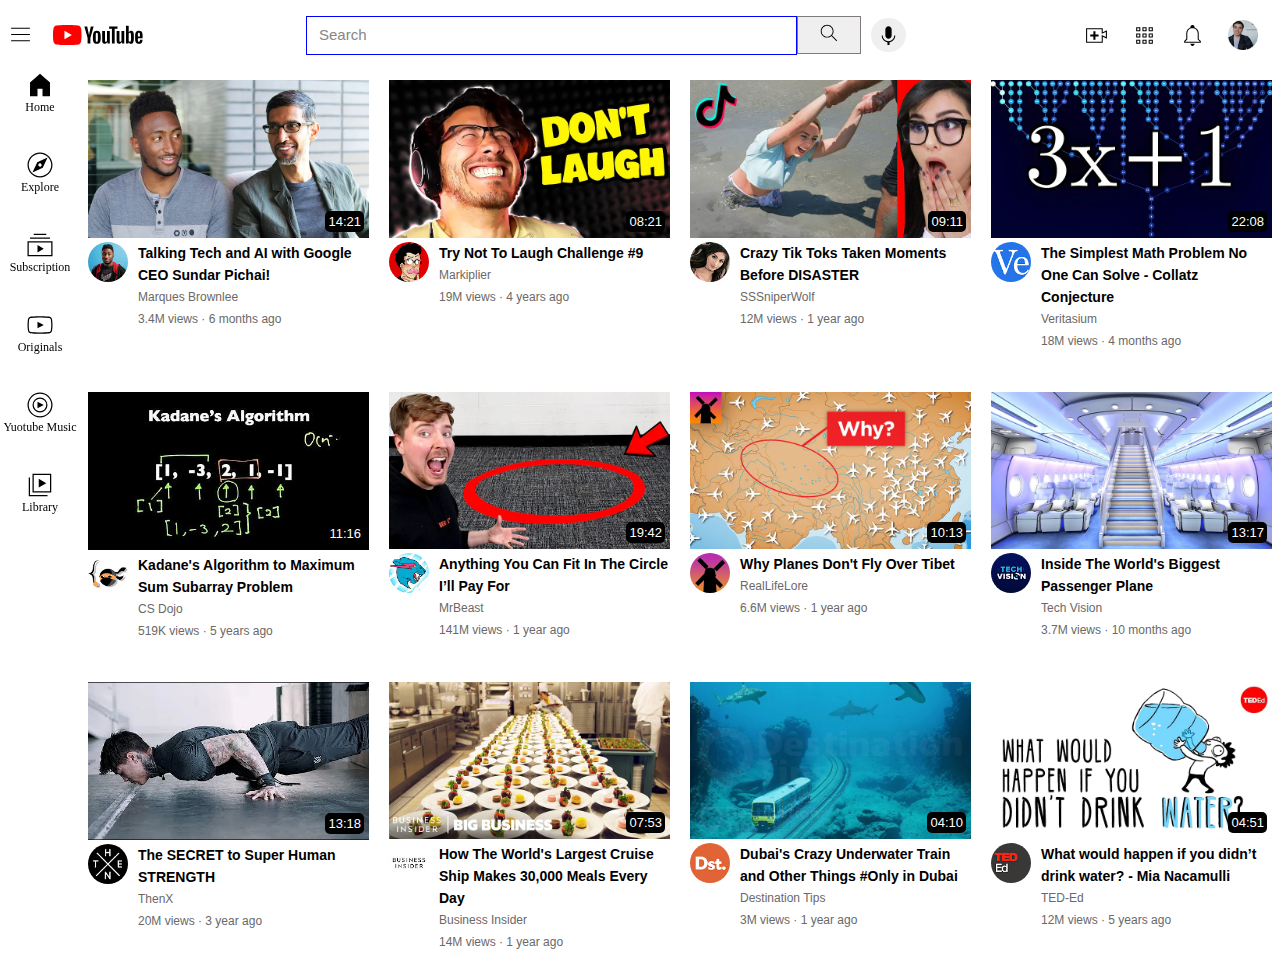
==== index.html @ 3dd8cdfa "removed youtube app" ====
<!DOCTYPE html>

<html>
  <head>
    <title>youtube</title>
    <link rel="preconnect" href="https://fonts.googleapis.com" />
    <link rel="preconnect" href="https://fonts.gstatic.com" crossorigin />
    <link
      href="https://fonts.googleapis.com/css2?family=Roboto:ital,wght@0,100;0,300;0,400;0,500;0,700;0,900;1,100;1,300;1,400;1,500;1,700;1,900&display=swap"
      rel="stylesheet"
    />
    <link rel="stylesheet" href="/styles-youtube//video.css" />
    <link rel="stylesheet" href="/styles-youtube/top-nav.css" />
    <link rel="stylesheet" href="/styles-youtube/general.css" />
    <link rel="stylesheet" href="/styles-youtube/sidebar.css" />
    <!-- css styles-->
  </head>

  <!--body-->
  <body>
    <div class="top-nav">
      <div class="left-section">
        <img
          class="humburger-menu-icon"
          src="/icons/left-icons/hamburger-menu.svg"
        />
        <img
          class="youtube-logo-icon"
          src="/icons/left-icons/youtube-logo.svg"
        />
      </div>

      <div class="middle-section">
        <input class="search-bar" placeholder="Search" />
        <button class="search-button">
          <img class="search-icon" src="/icons/middle-icons/search.svg" />
        </button>
        <button class="voice-search-button">
          <img
            class="voice-search-icon"
            src="/icons/middle-icons/voice-search-icon.svg"
          />
        </button>
      </div>

      <div class="right-section">
        <img class="upload-photo" src="/icons/right-icons/upload.svg" />
        <img class="youtube-apps" src="/icons/right-icons/youtube-apps.svg" />
        <img class="notification" src="/icons/right-icons/notifications.svg" />
        <img class="my-chanel" src="/icons/right-icons/my-channel.jpeg" />
      </div>
    </div>

    <div class="sidebar">
      <div class="sidebar-link">
        <img src="/icons/sidebar-icons/home.svg" />
        <div class="sidebar-text">Home</div>
      </div>

      <div class="sidebar-link">
        <img src="/icons/sidebar-icons/explore.svg" />
        <div class="sidebar-text">Explore</div>
      </div>

      <div class="sidebar-link">
        <img src="/icons/sidebar-icons/subscriptions.svg" />
        <div class="sidebar-text">Subscription</div>
      </div>

      <div class="sidebar-link">
        <img src="/icons/sidebar-icons/originals (1).svg" />
        <div class="sidebar-text">Originals</div>
      </div>

      <div class="sidebar-link">
        <img src="/icons/sidebar-icons/youtube-music.svg" />
        <div class="sidebar-text">Yuotube Music</div>
      </div>

      <div class="sidebar-link">
        <img src="/icons/sidebar-icons/library.svg" />
        <div class="sidebar-text">Library</div>
      </div>
    </div>

    <div class="video-grid">
      <div class="thumbnail">
        <div class="thumbnail-text">
          <a href="https://www.youtube.com/watch?v=79Fc_7sxTvw" target="_blank">
            <img
              class="thumbnail-row"
              src="/thumbnail-images/thumbnail-1.webp"
            />
          </a>

          <div class="time">14:21</div>
        </div>
        <div class="grid-video-info">
          <div class="channel-picture">
            <img class="profile-picture" src="/channel-images/channel-1.jpg" />
          </div>
          <div class="video-info">
            <p class="video-title">
              Talking Tech and AI with Google CEO Sundar Pichai!
            </p>
            <p class="video-author">Marques Brownlee</p>
            <p class="video-stats">3.4M views · 6 months ago</p>
          </div>
        </div>
      </div>

      <div class="thumbnail">
        <div class="thumbnail-text">
          <a href="https://www.youtube.com/watch?v=mP0RAo9SKZk" target="_blank">
            <img
              class="thumbnail-row"
              src="/thumbnail-images/thumbnail-2.webp"
            />
          </a>

          <div class="time">08:21</div>
        </div>

        <div class="grid-video-info">
          <div class="channel-picture">
            <img class="profile-picture" src="/channel-images/channel-2.jpeg" />
          </div>
          <div class="video-info">
            <p class="video-title">Try Not To Laugh Challenge #9</p>
            <p class="video-author">Markiplier</p>
            <p class="video-stats">19M views · 4 years ago</p>
          </div>
        </div>
      </div>

      <div class="thumbnail">
        <div class="thumbnail-text">
          <a href="https://www.youtube.com/watch?v=FgjPQQeTh1w" target="_blank"
            ><img
              class="thumbnail-row"
              src="/thumbnail-images/thumbnail-3.webp"
            />
          </a>

          <div class="time">09:11</div>
        </div>

        <div class="grid-video-info">
          <div class="channel-picture">
            <img class="profile-picture" src="/channel-images/channel-3.jpeg" />
          </div>
          <div class="video-info">
            <p class="video-title">
              Crazy Tik Toks Taken Moments Before DISASTER
            </p>
            <p class="video-author">SSSniperWolf</p>
            <p class="video-stats">12M views · 1 year ago</p>
          </div>
        </div>
      </div>

      <div class="thumbnail">
        <div class="thumbnail-text">
          <a href="https://www.youtube.com/watch?v=094y1Z2wpJg" target="_blank">
            <img
              class="thumbnail-row"
              src="/thumbnail-images/thumbnail-4.webp"
            />
          </a>

          <div class="time">22:08</div>
        </div>

        <div class="grid-video-info">
          <div class="channel-picture">
            <img class="profile-picture" src="/channel-images/channel-4.jpeg" />
          </div>
          <div class="video-info">
            <p class="video-title">
              The Simplest Math Problem No One Can Solve - Collatz Conjecture
            </p>
            <p class="video-author">Veritasium</p>
            <p class="video-stats">18M views · 4 months ago</p>
          </div>
        </div>
      </div>

      <div class="thumbnail">
        <div class="thumbnail-text">
          <a href="https://www.youtube.com/watch?v=86CQq3pKSUw" target="_blank"
            ><img
              class="thumbnail-row"
              src="/thumbnail-images/thumbnail-5.webp"
            />
          </a>

          <div class="time">11:16</div>
        </div>

        <div class="grid-video-info">
          <div class="channel-picture">
            <img class="profile-picture" src="/channel-images/channel-5.jpeg" />
          </div>
          <div class="video-info">
            <p class="video-title">
              Kadane's Algorithm to Maximum Sum Subarray Problem
            </p>
            <p class="video-author">CS Dojo</p>
            <p class="video-stats">519K views · 5 years ago</p>
          </div>
        </div>
      </div>

      <div class="thumbnail">
        <div class="thumbnail-text">
          <a href="https://www.youtube.com/watch?v=yXWw0_UfSFg" target="_blank"
            ><img
              class="thumbnail-row"
              src="/thumbnail-images/thumbnail-6.webp"
            />
          </a>
          <div class="time">19:42</div>
        </div>

        <div class="grid-video-info">
          <div class="channel-picture">
            <img class="profile-picture" src="/channel-images/channel-6.jpeg" />
          </div>
          <div class="video-info">
            <p class="video-title">
              Anything You Can Fit In The Circle I’ll Pay For
            </p>
            <p class="video-author">MrBeast</p>
            <p class="video-stats">141M views · 1 year ago</p>
          </div>
        </div>
      </div>

      <div class="thumbnail">
        <div class="thumbnail-text">
          <a href="https://www.youtube.com/watch?v=fNVa1qMbF9Y" target="_blank"
            ><img
              class="thumbnail-row"
              src="/thumbnail-images/thumbnail-7.webp"
            />
          </a>
          <div class="time">10:13</div>
        </div>

        <div class="grid-video-info">
          <div class="channel-picture">
            <img class="profile-picture" src="/channel-images/channel-7.jpeg" />
          </div>
          <div class="video-info">
            <p class="video-title">Why Planes Don't Fly Over Tibet</p>
            <p class="video-author">RealLifeLore</p>
            <p class="video-stats">6.6M views · 1 year ago</p>
          </div>
        </div>
      </div>

      <div class="thumbnail">
        <div class="thumbnail-text">
          <a href="https://www.youtube.com/watch?v=lFm4EM1juls" target="_blank"
            ><img
              class="thumbnail-row"
              src="/thumbnail-images/thumbnail-8.webp"
            />
          </a>
          <div class="time">13:17</div>
        </div>

        <div class="grid-video-info">
          <div class="channel-picture">
            <img class="profile-picture" src="/channel-images/channel-8.jpeg" />
          </div>
          <div class="video-info">
            <p class="video-title">
              Inside The World's Biggest Passenger Plane
            </p>
            <p class="video-author">Tech Vision</p>
            <p class="video-stats">3.7M views · 10 months ago</p>
          </div>
        </div>
      </div>

      <div class="thumbnail">
        <div class="thumbnail-text">
          <a href="https://www.youtube.com/watch?v=ixmxOlcrlUc" target="_blank"
            ><img
              class="thumbnail-row"
              src="/thumbnail-images/thumbnail-9.webp"
            />
          </a>
          <div class="time">13:18</div>
        </div>

        <div class="grid-video-info">
          <div class="channel-picture">
            <img class="profile-picture" src="/channel-images/channel-9.jpeg" />
          </div>
          <div class="video-info">
            <p class="video-title">The SECRET to Super Human STRENGTH</p>
            <p class="video-author">ThenX</p>
            <p class="video-stats">20M views · 3 year ago</p>
          </div>
        </div>
      </div>

      <div class="thumbnail">
        <div class="thumbnail-text">
          <a href="https://www.youtube.com/watch?v=R2vXbFp5C9o" target="_blank"
            ><img
              class="thumbnail-row"
              src="/thumbnail-images/thumbnail-10.webp"
            />
          </a>
          <div class="time">07:53</div>
        </div>

        <div class="grid-video-info">
          <div class="channel-picture">
            <img
              class="profile-picture"
              src="/channel-images/channel-10.jpeg"
            />
          </div>
          <div class="video-info">
            <p class="video-title">
              How The World's Largest Cruise Ship Makes 30,000 Meals Every Day
            </p>
            <p class="video-author">Business Insider</p>
            <p class="video-stats">14M views · 1 year ago</p>
          </div>
        </div>
      </div>

      <div class="thumbnail">
        <div class="thumbnail-text">
          <a href="https://www.youtube.com/watch?v=0nZuYyXET3s" target="_blank">
            <img
              class="thumbnail-row"
              src="/thumbnail-images/thumbnail-11.webp"
            />
          </a>
          <div class="time">04:10</div>
        </div>

        <div class="grid-video-info">
          <div class="channel-picture">
            <img
              class="profile-picture"
              src="/channel-images/channel-11.jpeg"
            />
          </div>
          <div class="video-info">
            <p class="video-title">
              Dubai's Crazy Underwater Train and Other Things #Only in Dubai
            </p>
            <p class="video-author">Destination Tips</p>
            <p class="video-stats">3M views · 1 year ago</p>
          </div>
        </div>
      </div>

      <div class="thumbnail">
        <div class="thumbnail-text">
          <a href="https://www.youtube.com/watch?v=9iMGFqMmUFs" target="_blank">
            <img
              class="thumbnail-row"
              src="/thumbnail-images/thumbnail-12.webp"
            />
          </a>
          <div class="time">04:51</div>
        </div>

        <div class="grid-video-info">
          <div class="channel-picture">
            <img
              class="profile-picture"
              src="/channel-images/channel-12.jpeg"
            />
          </div>
          <div class="video-info">
            <p class="video-title">
              What would happen if you didn’t drink water? - Mia Nacamulli
            </p>
            <p class="video-author">TED-Ed</p>
            <p class="video-stats">12M views · 5 years ago</p>
          </div>
        </div>
      </div>
    </div>
  </body>
</html>
---- styles-youtube/video.css ----
.thumbnail {
    width: 100%;
  }
  .thumbnail-text{
    position: relative;
  }
  .time{
    position: absolute;
    bottom: 10px;
    background-color: black;
    color: white;
    margin-right: 5px;
    font-size: 13px;
    font-family: Arial, Helvetica, sans-serif;
    padding: 3px;
    border-radius: 5px;
    right: 0;
    

  }
  .thumbnail-row {
    width: 100%;

  }
  .video-title {
    font-weight: 600;
    line-height: 22px;
    font-size: 14px;
  }
  .grid-video-info {
    display: grid;
    grid-template-columns: 50px 1fr;
  }
  .channel-picture {
    margin-right: 20px;
  }
  .profile-picture {
    width: 40px;
    border-radius: 50px;
  }
  .video-author,
  .video-stats {
    color: rgb(106, 104, 104);
    line-height: 22px;
    font-size: 12px;
  }
  .video-grid {
    display: grid;
    grid-template-columns: 1fr 1fr 1fr 1fr;
    column-gap: 20px;
    row-gap: 40px;
    margin-left: 80px;  
  }
  @media (max-width: 1000px) {
    .video-grid {
      display: grid;
      grid-template-columns: 1fr 1fr 1fr;
    }
  }
  @media (max-width: 800px) {
    .video-grid {
      display: grid;
      grid-template-columns: 1fr 1fr;
    }
  }
  @media (max-width: 700px) {
    .video-grid {
      display: grid;
      grid-template-columns: 1fr;
    }
  }
---- styles-youtube/top-nav.css ----
.top-nav{
    display: flex;
    justify-content: space-between;
    margin-bottom: 10px;
    position: fixed;
    background-color:white;
    width: 100%;
    top: 0;
    height: 70px;
    z-index: 1;
    
}
.left-section{
    display: flex;
}
.humburger-menu-icon{
    width: 25px;
    margin-right: 20px;
    cursor: pointer;
}
.youtube-logo-icon{
    width: 90px;
    cursor: pointer;
}
.middle-section{
    display: flex;
    flex: 1;
    max-width: 600px;
    align-items: center;
    }
.search-bar{
    flex: 1;
    height: 35px;
    border: 1px solid blue;
    width: 0;
    }
.search-bar::placeholder{
    font-size: 15px;
    color: rgb(138, 133, 133);
    padding-left: 10px;
}
.right-section{
    display: flex;
    align-items: center;
    padding-right: 30px;
}
.search-button{
    padding-top: 5px;
    padding-bottom: 6px;
    padding-right: 20px;
    padding-left: 20px;
    border: 1px solid rgb(128, 123, 123);
    cursor: pointer;
    margin-right: 10px;
    }
.search-icon{
    width: 22px;
}
.voice-search-button{
    border: none;
    cursor: pointer;
    border-radius: 50px;
    height: 34px;
    padding: 5px;
    }
.voice-search-icon{
    width: 25px;
}
.upload-photo{
    width: 25px;
    margin-right: 23px;
    margin-left: 15px;
    cursor: pointer;
}
.youtube-apps{
    width: 25px;
    margin-right: 23px;
    cursor: pointer;
}
.notification{
    width: 25px;
    margin-right: 23px;
    cursor: pointer;
}
.my-chanel{
    width: 30px;
    cursor: pointer;
    height: 30px;
    
}
---- styles-youtube/general.css ----
p {
    margin: 0;
    font-family: Arial, roboto;
  }
  body{
    margin-top: 80px;
    
  }
---- styles-youtube/sidebar.css ----
.sidebar{
    display: flex;
    flex-direction: column;
    align-items: center;
    top: 70px;
    bottom: 0;
    left: 0;
    position: fixed;
    color: white;
    width: 80px;
    }
    .sidebar-link{
        display: flex;
        flex-direction: column;
        align-items: center;
        width: 73px;
        height: 50px;
        border-radius: 10px;
        margin-bottom: 30px;

    }
    .sidebar-link:hover{
        background-color: rgb(196, 178, 178);
    }

    .sidebar-link img{
        width: 30px;
        }
        .sidebar-text{
            color: black;
            font-size: 12px;
            cursor: pointer;
        }
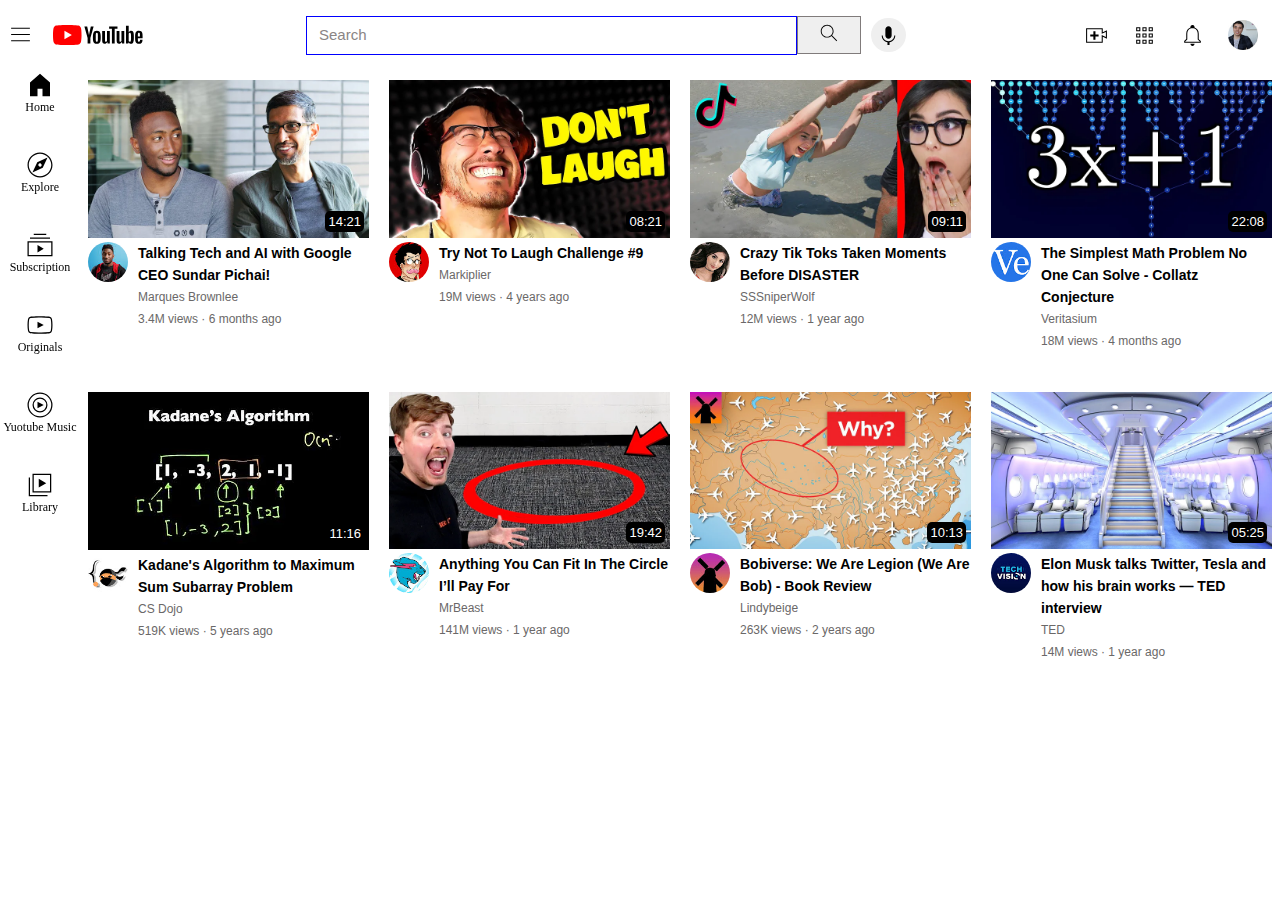
==== commit 6c328787: "changes" ====
--- a/index.html
+++ b/index.html
@@ -9,10 +9,10 @@
       href="https://fonts.googleapis.com/css2?family=Roboto:ital,wght@0,100;0,300;0,400;0,500;0,700;0,900;1,100;1,300;1,400;1,500;1,700;1,900&display=swap"
       rel="stylesheet"
     />
-    <link rel="stylesheet" href="/styles-youtube//video.css" />
-    <link rel="stylesheet" href="/styles-youtube/top-nav.css" />
-    <link rel="stylesheet" href="/styles-youtube/general.css" />
-    <link rel="stylesheet" href="/styles-youtube/sidebar.css" />
+    <link rel="stylesheet" href="./styles-youtube//video.css" />
+    <link rel="stylesheet" href="./styles-youtube/top-nav.css" />
+    <link rel="stylesheet" href="./styles-youtube/general.css" />
+    <link rel="stylesheet" href="./styles-youtube/sidebar.css" />
     <!-- css styles-->
   </head>
 
@@ -22,63 +22,63 @@
       <div class="left-section">
         <img
           class="humburger-menu-icon"
-          src="/icons/left-icons/hamburger-menu.svg"
+          src="./icons/left-icons/hamburger-menu.svg"
         />
         <img
           class="youtube-logo-icon"
-          src="/icons/left-icons/youtube-logo.svg"
+          src="./icons/left-icons/youtube-logo.svg"
         />
       </div>
 
       <div class="middle-section">
         <input class="search-bar" placeholder="Search" />
         <button class="search-button">
-          <img class="search-icon" src="/icons/middle-icons/search.svg" />
+          <img class="search-icon" src="./icons/middle-icons/search.svg" />
         </button>
         <button class="voice-search-button">
           <img
             class="voice-search-icon"
-            src="/icons/middle-icons/voice-search-icon.svg"
+            src="./icons/middle-icons/voice-search-icon.svg"
           />
         </button>
       </div>
 
       <div class="right-section">
-        <img class="upload-photo" src="/icons/right-icons/upload.svg" />
-        <img class="youtube-apps" src="/icons/right-icons/youtube-apps.svg" />
-        <img class="notification" src="/icons/right-icons/notifications.svg" />
-        <img class="my-chanel" src="/icons/right-icons/my-channel.jpeg" />
+        <img class="upload-photo" src="./icons/right-icons/upload.svg" />
+        <img class="youtube-apps" src="./icons/right-icons/youtube-apps.svg" />
+        <img class="notification" src="./icons/right-icons/notifications.svg" />
+        <img class="my-chanel" src="./icons/right-icons/my-channel.jpeg" />
       </div>
     </div>
 
     <div class="sidebar">
       <div class="sidebar-link">
-        <img src="/icons/sidebar-icons/home.svg" />
+        <img src="./icons/sidebar-icons/home.svg" />
         <div class="sidebar-text">Home</div>
       </div>
 
       <div class="sidebar-link">
-        <img src="/icons/sidebar-icons/explore.svg" />
+        <img src="./icons/sidebar-icons/explore.svg" />
         <div class="sidebar-text">Explore</div>
       </div>
 
       <div class="sidebar-link">
-        <img src="/icons/sidebar-icons/subscriptions.svg" />
+        <img src="./icons/sidebar-icons/subscriptions.svg" />
         <div class="sidebar-text">Subscription</div>
       </div>
 
       <div class="sidebar-link">
-        <img src="/icons/sidebar-icons/originals (1).svg" />
+        <img src="./icons/sidebar-icons/originals (1).svg" />
         <div class="sidebar-text">Originals</div>
       </div>
 
       <div class="sidebar-link">
-        <img src="/icons/sidebar-icons/youtube-music.svg" />
+        <img src="./icons/sidebar-icons/youtube-music.svg" />
         <div class="sidebar-text">Yuotube Music</div>
       </div>
 
       <div class="sidebar-link">
-        <img src="/icons/sidebar-icons/library.svg" />
+        <img src="./icons/sidebar-icons/library.svg" />
         <div class="sidebar-text">Library</div>
       </div>
     </div>
@@ -89,7 +89,7 @@
           <a href="https://www.youtube.com/watch?v=79Fc_7sxTvw" target="_blank">
             <img
               class="thumbnail-row"
-              src="/thumbnail-images/thumbnail-1.webp"
+              src="./thumbnail-images/thumbnail-1.webp"
             />
           </a>
 
@@ -97,7 +97,7 @@
         </div>
         <div class="grid-video-info">
           <div class="channel-picture">
-            <img class="profile-picture" src="/channel-images/channel-1.jpg" />
+            <img class="profile-picture" src="./channel-images/channel-1.jpg" />
           </div>
           <div class="video-info">
             <p class="video-title">
@@ -114,7 +114,7 @@
           <a href="https://www.youtube.com/watch?v=mP0RAo9SKZk" target="_blank">
             <img
               class="thumbnail-row"
-              src="/thumbnail-images/thumbnail-2.webp"
+              src="./thumbnail-images/thumbnail-2.webp"
             />
           </a>
 
@@ -123,7 +123,10 @@
 
         <div class="grid-video-info">
           <div class="channel-picture">
-            <img class="profile-picture" src="/channel-images/channel-2.jpeg" />
+            <img
+              class="profile-picture"
+              src="./channel-images/channel-2.jpeg"
+            />
           </div>
           <div class="video-info">
             <p class="video-title">Try Not To Laugh Challenge #9</p>
@@ -138,7 +141,7 @@
           <a href="https://www.youtube.com/watch?v=FgjPQQeTh1w" target="_blank"
             ><img
               class="thumbnail-row"
-              src="/thumbnail-images/thumbnail-3.webp"
+              src="./thumbnail-images/thumbnail-3.webp"
             />
           </a>
 
@@ -147,7 +150,10 @@
 
         <div class="grid-video-info">
           <div class="channel-picture">
-            <img class="profile-picture" src="/channel-images/channel-3.jpeg" />
+            <img
+              class="profile-picture"
+              src="./channel-images/channel-3.jpeg"
+            />
           </div>
           <div class="video-info">
             <p class="video-title">
@@ -164,7 +170,7 @@
           <a href="https://www.youtube.com/watch?v=094y1Z2wpJg" target="_blank">
             <img
               class="thumbnail-row"
-              src="/thumbnail-images/thumbnail-4.webp"
+              src="./thumbnail-images/thumbnail-4.webp"
             />
           </a>
 
@@ -173,7 +179,10 @@
 
         <div class="grid-video-info">
           <div class="channel-picture">
-            <img class="profile-picture" src="/channel-images/channel-4.jpeg" />
+            <img
+              class="profile-picture"
+              src="./channel-images/channel-4.jpeg"
+            />
           </div>
           <div class="video-info">
             <p class="video-title">
@@ -190,7 +199,7 @@
           <a href="https://www.youtube.com/watch?v=86CQq3pKSUw" target="_blank"
             ><img
               class="thumbnail-row"
-              src="/thumbnail-images/thumbnail-5.webp"
+              src="./thumbnail-images/thumbnail-5.webp"
             />
           </a>
 
@@ -199,7 +208,10 @@
 
         <div class="grid-video-info">
           <div class="channel-picture">
-            <img class="profile-picture" src="/channel-images/channel-5.jpeg" />
+            <img
+              class="profile-picture"
+              src="./channel-images/channel-5.jpeg"
+            />
           </div>
           <div class="video-info">
             <p class="video-title">
@@ -216,7 +228,7 @@
           <a href="https://www.youtube.com/watch?v=yXWw0_UfSFg" target="_blank"
             ><img
               class="thumbnail-row"
-              src="/thumbnail-images/thumbnail-6.webp"
+              src="./thumbnail-images/thumbnail-6.webp"
             />
           </a>
           <div class="time">19:42</div>
@@ -224,7 +236,10 @@
 
         <div class="grid-video-info">
           <div class="channel-picture">
-            <img class="profile-picture" src="/channel-images/channel-6.jpeg" />
+            <img
+              class="profile-picture"
+              src="./channel-images/channel-6.jpeg"
+            />
           </div>
           <div class="video-info">
             <p class="video-title">
@@ -241,7 +256,7 @@
           <a href="https://www.youtube.com/watch?v=fNVa1qMbF9Y" target="_blank"
             ><img
               class="thumbnail-row"
-              src="/thumbnail-images/thumbnail-7.webp"
+              src="./thumbnail-images/thumbnail-7.webp"
             />
           </a>
           <div class="time">10:13</div>
@@ -249,144 +264,46 @@
 
         <div class="grid-video-info">
           <div class="channel-picture">
-            <img class="profile-picture" src="/channel-images/channel-7.jpeg" />
-          </div>
-          <div class="video-info">
-            <p class="video-title">Why Planes Don't Fly Over Tibet</p>
-            <p class="video-author">RealLifeLore</p>
-            <p class="video-stats">6.6M views · 1 year ago</p>
-          </div>
-        </div>
-      </div>
-
-      <div class="thumbnail">
-        <div class="thumbnail-text">
-          <a href="https://www.youtube.com/watch?v=lFm4EM1juls" target="_blank"
-            ><img
-              class="thumbnail-row"
-              src="/thumbnail-images/thumbnail-8.webp"
-            />
-          </a>
-          <div class="time">13:17</div>
-        </div>
-
-        <div class="grid-video-info">
-          <div class="channel-picture">
-            <img class="profile-picture" src="/channel-images/channel-8.jpeg" />
-          </div>
-          <div class="video-info">
-            <p class="video-title">
-              Inside The World's Biggest Passenger Plane
-            </p>
-            <p class="video-author">Tech Vision</p>
-            <p class="video-stats">3.7M views · 10 months ago</p>
-          </div>
-        </div>
-      </div>
-
-      <div class="thumbnail">
-        <div class="thumbnail-text">
-          <a href="https://www.youtube.com/watch?v=ixmxOlcrlUc" target="_blank"
-            ><img
-              class="thumbnail-row"
-              src="/thumbnail-images/thumbnail-9.webp"
-            />
-          </a>
-          <div class="time">13:18</div>
-        </div>
-
-        <div class="grid-video-info">
-          <div class="channel-picture">
-            <img class="profile-picture" src="/channel-images/channel-9.jpeg" />
-          </div>
-          <div class="video-info">
-            <p class="video-title">The SECRET to Super Human STRENGTH</p>
-            <p class="video-author">ThenX</p>
-            <p class="video-stats">20M views · 3 year ago</p>
-          </div>
-        </div>
-      </div>
-
-      <div class="thumbnail">
-        <div class="thumbnail-text">
-          <a href="https://www.youtube.com/watch?v=R2vXbFp5C9o" target="_blank"
-            ><img
-              class="thumbnail-row"
-              src="/thumbnail-images/thumbnail-10.webp"
-            />
-          </a>
-          <div class="time">07:53</div>
-        </div>
-
-        <div class="grid-video-info">
-          <div class="channel-picture">
-            <img
-              class="profile-picture"
-              src="/channel-images/channel-10.jpeg"
-            />
-          </div>
-          <div class="video-info">
-            <p class="video-title">
-              How The World's Largest Cruise Ship Makes 30,000 Meals Every Day
-            </p>
-            <p class="video-author">Business Insider</p>
+            <img
+              class="profile-picture"
+              src="./channel-images/channel-7.jpeg"
+            />
+          </div>
+          <div class="video-info">
+            <p class="video-title">
+              Bobiverse: We Are Legion (We Are Bob) - Book Review
+            </p>
+            <p class="video-author">Lindybeige</p>
+            <p class="video-stats">263K views · 2 years ago</p>
+          </div>
+        </div>
+      </div>
+
+      <div class="thumbnail">
+        <div class="thumbnail-text">
+          <a href="https://www.youtube.com/watch?v=AC8fS0Kxm10" target="_blank"
+            ><img
+              class="thumbnail-row"
+              src="./thumbnail-images/thumbnail-8.webp"
+            />
+          </a>
+          <div class="time">05:25</div>
+        </div>
+
+        <div class="grid-video-info">
+          <div class="channel-picture">
+            <img
+              class="profile-picture"
+              src="./channel-images/channel-8.jpeg"
+            />
+          </div>
+          <div class="video-info">
+            <p class="video-title">
+              Elon Musk talks Twitter, Tesla and how his brain works — TED
+              interview
+            </p>
+            <p class="video-author">TED</p>
             <p class="video-stats">14M views · 1 year ago</p>
-          </div>
-        </div>
-      </div>
-
-      <div class="thumbnail">
-        <div class="thumbnail-text">
-          <a href="https://www.youtube.com/watch?v=0nZuYyXET3s" target="_blank">
-            <img
-              class="thumbnail-row"
-              src="/thumbnail-images/thumbnail-11.webp"
-            />
-          </a>
-          <div class="time">04:10</div>
-        </div>
-
-        <div class="grid-video-info">
-          <div class="channel-picture">
-            <img
-              class="profile-picture"
-              src="/channel-images/channel-11.jpeg"
-            />
-          </div>
-          <div class="video-info">
-            <p class="video-title">
-              Dubai's Crazy Underwater Train and Other Things #Only in Dubai
-            </p>
-            <p class="video-author">Destination Tips</p>
-            <p class="video-stats">3M views · 1 year ago</p>
-          </div>
-        </div>
-      </div>
-
-      <div class="thumbnail">
-        <div class="thumbnail-text">
-          <a href="https://www.youtube.com/watch?v=9iMGFqMmUFs" target="_blank">
-            <img
-              class="thumbnail-row"
-              src="/thumbnail-images/thumbnail-12.webp"
-            />
-          </a>
-          <div class="time">04:51</div>
-        </div>
-
-        <div class="grid-video-info">
-          <div class="channel-picture">
-            <img
-              class="profile-picture"
-              src="/channel-images/channel-12.jpeg"
-            />
-          </div>
-          <div class="video-info">
-            <p class="video-title">
-              What would happen if you didn’t drink water? - Mia Nacamulli
-            </p>
-            <p class="video-author">TED-Ed</p>
-            <p class="video-stats">12M views · 5 years ago</p>
           </div>
         </div>
       </div>
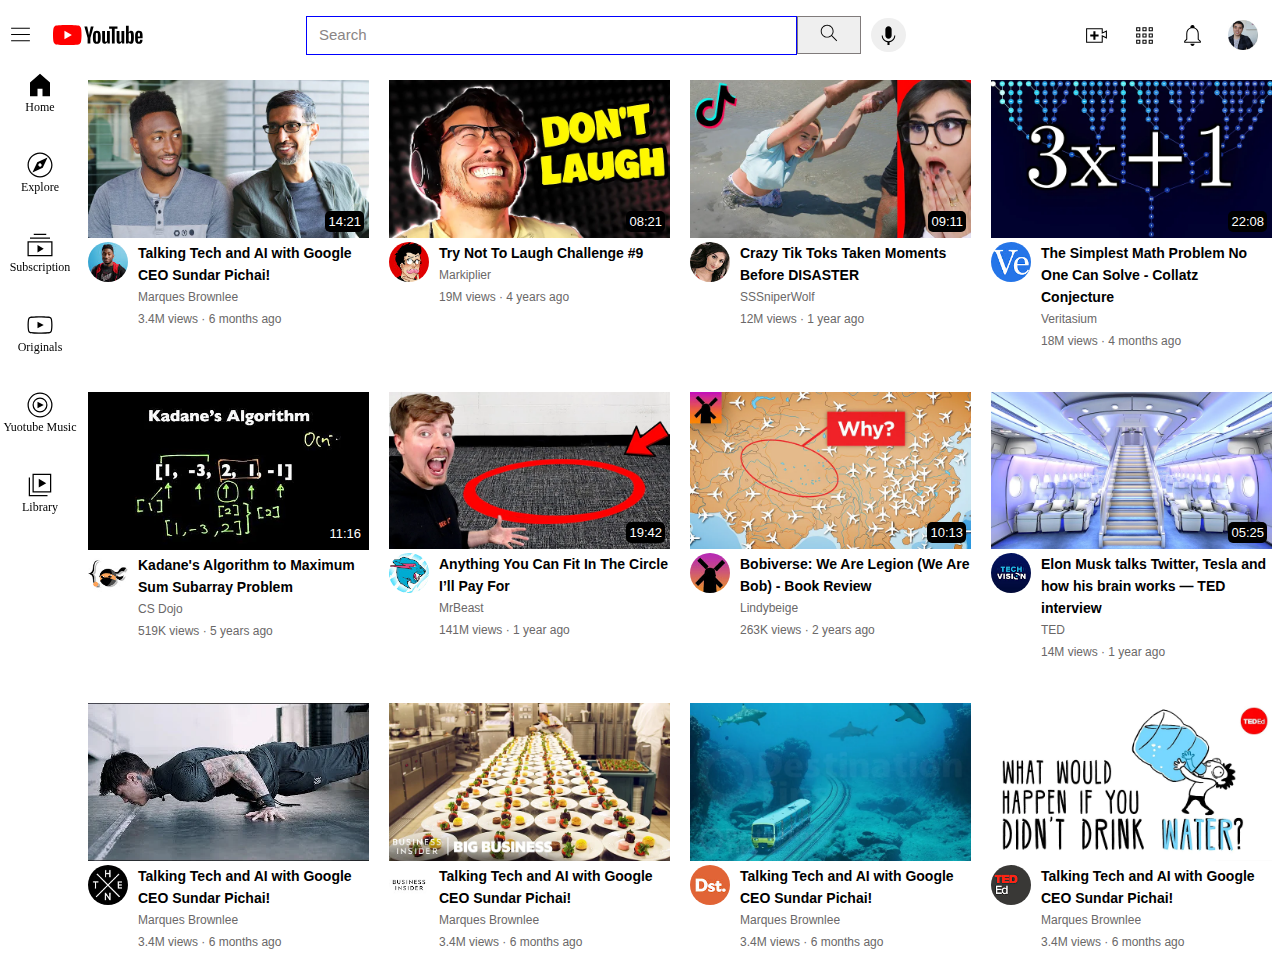
==== commit 241ad354: "changes" ====
--- a/index.html
+++ b/index.html
@@ -307,6 +307,82 @@
           </div>
         </div>
       </div>
+
+      <div class="thumbnail">
+        <img class="thumbnail-row" src="./thumbnail-images/thumbnail-9.webp" />
+        <div class="grid-video-info">
+          <div class="channel-picture">
+            <img
+              class="profile-picture"
+              src="./channel-images/channel-9.jpeg"
+            />
+          </div>
+          <div class="video-info">
+            <p class="video-title">
+              Talking Tech and AI with Google CEO Sundar Pichai!
+            </p>
+            <p class="video-author">Marques Brownlee</p>
+            <p class="video-stats">3.4M views · 6 months ago</p>
+          </div>
+        </div>
+      </div>
+
+      <div class="thumbnail">
+        <img class="thumbnail-row" src="./thumbnail-images/thumbnail-10.webp" />
+        <div class="grid-video-info">
+          <div class="channel-picture">
+            <img
+              class="profile-picture"
+              src="./channel-images/channel-10.jpeg"
+            />
+          </div>
+          <div class="video-info">
+            <p class="video-title">
+              Talking Tech and AI with Google CEO Sundar Pichai!
+            </p>
+            <p class="video-author">Marques Brownlee</p>
+            <p class="video-stats">3.4M views · 6 months ago</p>
+          </div>
+        </div>
+      </div>
+
+      <div class="thumbnail">
+        <img class="thumbnail-row" src="./thumbnail-images/thumbnail-11.webp" />
+        <div class="grid-video-info">
+          <div class="channel-picture">
+            <img
+              class="profile-picture"
+              src="./channel-images/channel-11.jpeg"
+            />
+          </div>
+          <div class="video-info">
+            <p class="video-title">
+              Talking Tech and AI with Google CEO Sundar Pichai!
+            </p>
+            <p class="video-author">Marques Brownlee</p>
+            <p class="video-stats">3.4M views · 6 months ago</p>
+          </div>
+        </div>
+      </div>
+
+      <div class="thumbnail">
+        <img class="thumbnail-row" src="./thumbnail-images/thumbnail-12.webp" />
+        <div class="grid-video-info">
+          <div class="channel-picture">
+            <img
+              class="profile-picture"
+              src="./channel-images/channel-12.jpeg"
+            />
+          </div>
+          <div class="video-info">
+            <p class="video-title">
+              Talking Tech and AI with Google CEO Sundar Pichai!
+            </p>
+            <p class="video-author">Marques Brownlee</p>
+            <p class="video-stats">3.4M views · 6 months ago</p>
+          </div>
+        </div>
+      </div>
     </div>
   </body>
 </html>
